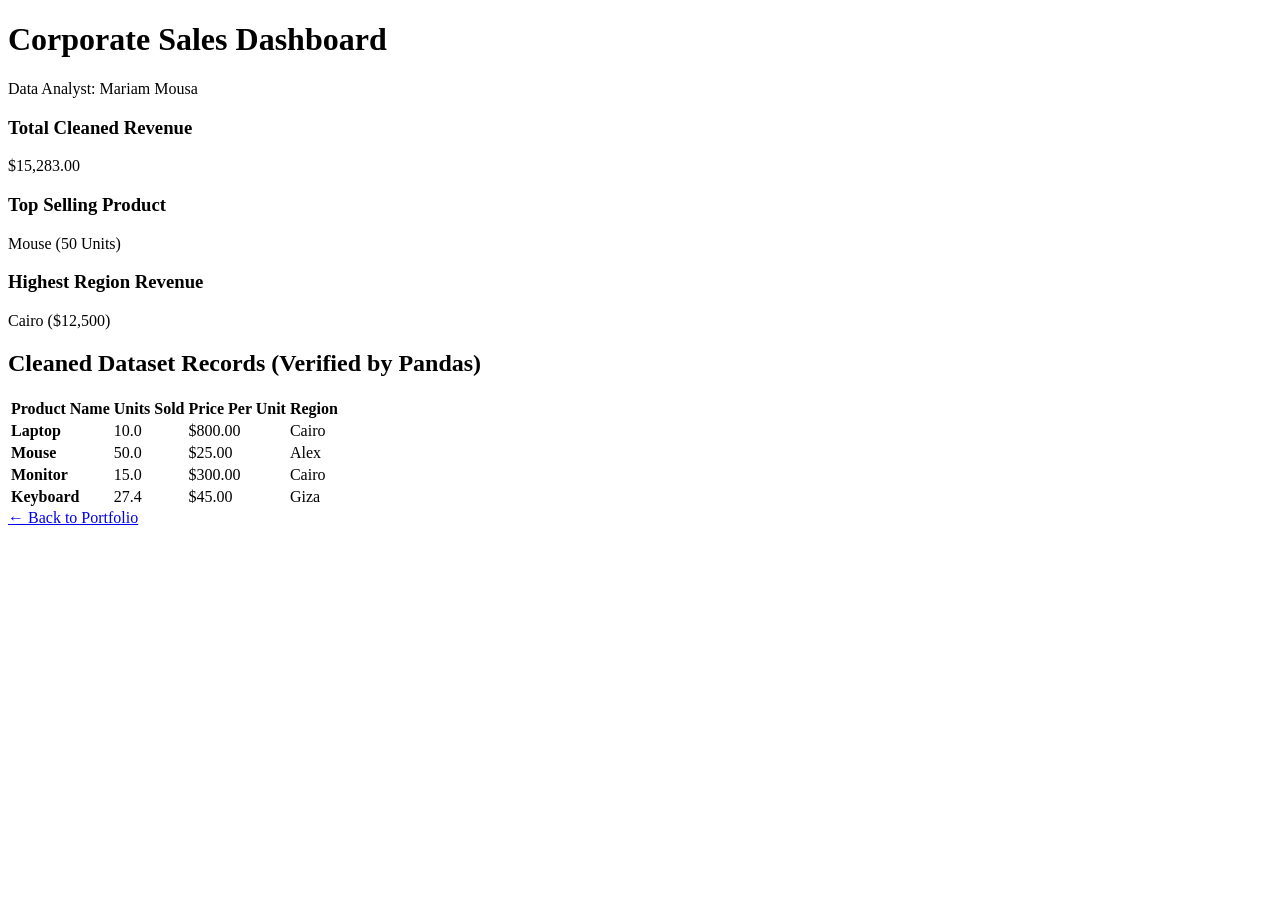
==== index.html @ 10df9a6e "Change stylesheet link from DashB.css to dash.css" ====
<!DOCTYPE html>
<html lang="en">
<head>
    <meta charset="UTF-8">
    <meta name="viewport" content="width=device-width, initial-scale=1.0">
    <title>Sales Analytics Dashboard</title>
    <link rel="stylesheet" href="dash.css">
</head>
<body>

    <!-- Header -->
    <header class="dashboard-header">
        <h1>Corporate Sales Dashboard</h1>
        <div class="user-profile">Data Analyst: Mariam Mousa</div>
    </header>

    <main class="container">
        <!-- Stats Cards derived from Python Report -->
        <section class="stats-grid">
            <div class="stat-card revenue">
                <h3>Total Cleaned Revenue</h3>
                <div class="value">$15,283.00</div>
            </div>
            <div class="stat-card">
                <h3>Top Selling Product</h3>
                <div class="value">Mouse (50 Units)</div>
            </div>
            <div class="stat-card">
                <h3>Highest Region Revenue</h3>
                <div class="value">Cairo ($12,500)</div>
            </div>
        </section>

        <!-- Cleaned Data View Table -->
        <section class="table-section">
            <h2>Cleaned Dataset Records (Verified by Pandas)</h2>
            <div class="table-responsive">
                <table class="data-table">
                    <thead>
                        <tr>
                            <th>Product Name</th>
                            <th>Units Sold</th>
                            <th>Price Per Unit</th>
                            <th>Region</th>
                        </tr>
                    </thead>
                    <tbody>
                        <tr>
                            <td><strong>Laptop</strong></td>
                            <td>10.0</td>
                            <td>$800.00</td>
                            <td><span class="badge-region">Cairo</span></td>
                        </tr>
                        <tr>
                            <td><strong>Mouse</strong></td>
                            <td>50.0</td>
                            <td>$25.00</td>
                            <td><span class="badge-region">Alex</span></td>
                        </tr>
                        <tr>
                            <td><strong>Monitor</strong></td>
                            <td>15.0</td>
                            <td>$300.00</td>
                            <td><span class="badge-region">Cairo</span></td>
                        </tr>
                        <tr>
                            <td><strong>Keyboard</strong></td>
                            <td>27.4</td>
                            <td>$45.00</td>
                            <td><span class="badge-region">Giza</span></td>
                        </tr>
                    </tbody>
                </table>
            </div>
            <a href="Portfolio.html" class="back-btn">&larr; Back to Portfolio</a>
        </section>
    </main>

</body>
</html>
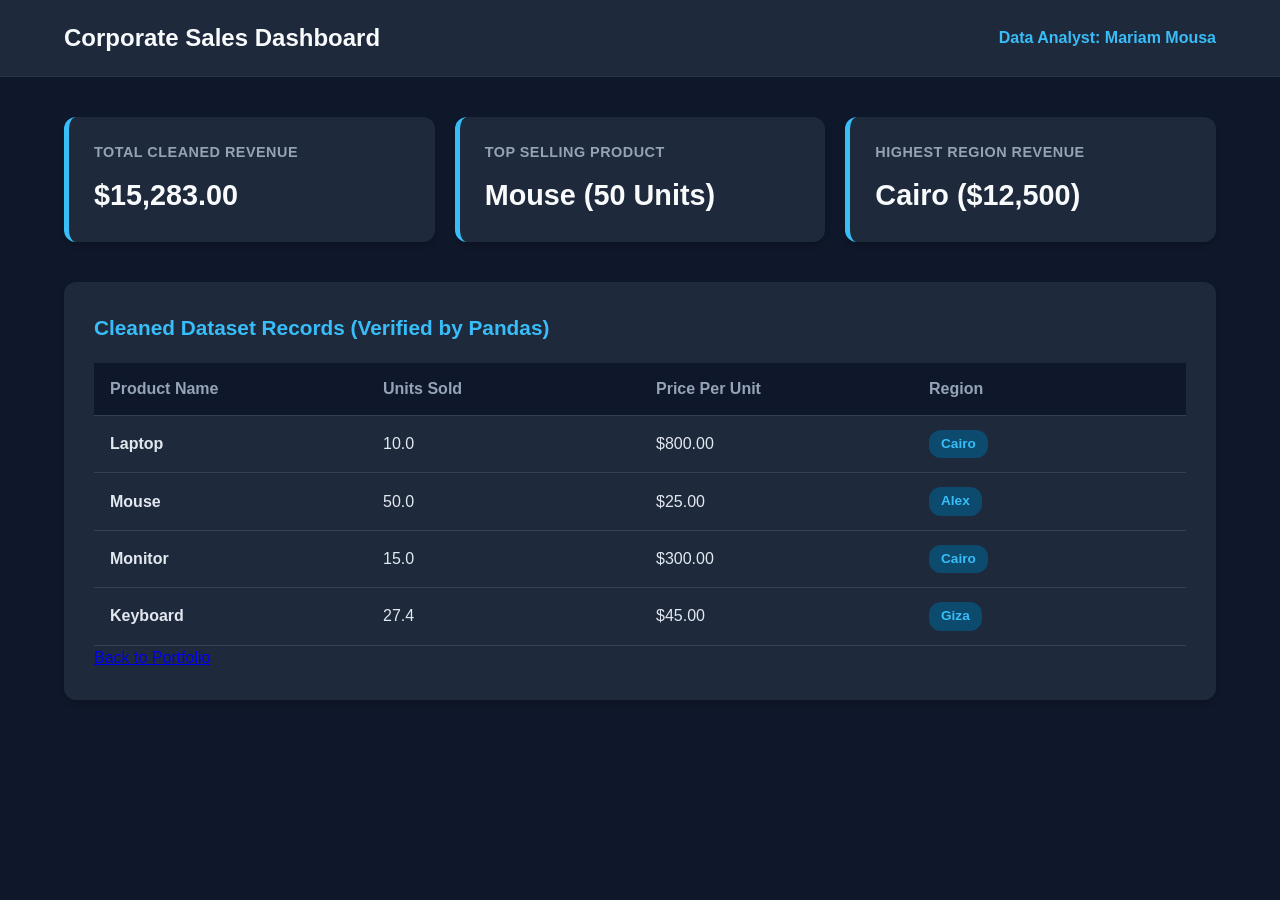
==== commit c87c3764: "Refactor index.html by removing comments and updating links Removed comments and updated back link t" ====
--- a/index.html
+++ b/index.html
@@ -8,14 +8,13 @@
 </head>
 <body>
 
-    <!-- Header -->
     <header class="dashboard-header">
         <h1>Corporate Sales Dashboard</h1>
         <div class="user-profile">Data Analyst: Mariam Mousa</div>
     </header>
 
     <main class="container">
-        <!-- Stats Cards derived from Python Report -->
+    
         <section class="stats-grid">
             <div class="stat-card revenue">
                 <h3>Total Cleaned Revenue</h3>
@@ -31,7 +30,6 @@
             </div>
         </section>
 
-        <!-- Cleaned Data View Table -->
         <section class="table-section">
             <h2>Cleaned Dataset Records (Verified by Pandas)</h2>
             <div class="table-responsive">
@@ -72,7 +70,7 @@
                     </tbody>
                 </table>
             </div>
-            <a href="Portfolio.html" class="back-btn">&larr; Back to Portfolio</a>
+              <a href="https://mariam-mousa223.github.io/Portfolio/" class="back-link">Back to Portfolio</a>
         </section>
     </main>
 
--- a/dash.css
+++ b/dash.css
@@ -0,0 +1,148 @@
+/* الإعدادات العامة للوحة التحكم */
+body {
+    margin: 0;
+    font-family: 'Segoe UI', sans-serif;
+    background-color: #0f172a;
+    color: #f8fafc;
+    line-height: 1.5;
+}
+
+/* الهيدر العلوي */
+.dashboard-header {
+    background-color: #1e293b;
+    padding: 20px 5%;
+    display: flex;
+    justify-content: space-between;
+    align-items: center;
+    border-bottom: 1px solid rgba(255, 255, 255, 0.05);
+}
+
+.dashboard-header h1 {
+    margin: 0;
+    font-size: 1.5rem;
+    color: #f8fafc;
+}
+
+.user-profile {
+    font-weight: 600;
+    color: #38bdf8;
+}
+
+.container {
+    padding: 40px 5%;
+    max-width: 1200px;
+    margin: 0 auto;
+}
+
+/* كروت الإحصائيات الذكية */
+.stats-grid {
+    display: flex;
+    gap: 20px;
+    flex-wrap: wrap;
+    margin-bottom: 40px;
+}
+
+.stat-card {
+    flex: 1;
+    min-width: 220px;
+    background: #1e293b;
+    padding: 25px;
+    border-radius: 12px;
+    box-shadow: 0 4px 6px -1px rgba(0,0,0,0.2);
+    border-left: 5px solid #38bdf8;
+}
+
+.stat-card h3 {
+    margin: 0 0 10px 0;
+    color: #94a3b8;
+    font-size: 0.9rem;
+    text-transform: uppercase;
+    letter-spacing: 0.5px;
+}
+
+.stat-card .value {
+    font-size: 1.8rem;
+    font-weight: 700;
+    color: #f8fafc;
+}
+
+/* جدول عرض البيانات النظيفة وتثبيت العرض */
+.table-section {
+    background: #1e293b;
+    padding: 30px;
+    border-radius: 12px;
+    box-shadow: 0 4px 6px -1px rgba(0,0,0,0.2);
+}
+
+.table-section h2 {
+    margin-top: 0;
+    margin-bottom: 20px;
+    font-size: 1.3rem;
+    color: #38bdf8;
+}
+
+.table-responsive {
+    width: 100%;
+    overflow-x: auto;
+}
+
+.data-table {
+    width: 100%;
+    border-collapse: collapse;
+    text-align: left;
+    table-layout: fixed; /* يمنع خروج النصوص خارج الخلية ويعطي استقرار */
+}
+
+.data-table th, 
+.data-table td {
+    padding: 14px 16px;
+    border-bottom: 1px solid #334155;
+    word-wrap: break-word; /* معالجة خروج الرموز والنصوص */
+}
+
+.data-table th {
+    background-color: #0f172a;
+    color: #94a3b8;
+    font-weight: 600;
+}
+
+.data-table td {
+    color: #e2e8f0;
+}
+
+.data-table tr:hover {
+    background-color: rgba(255, 255, 255, 0.02);
+}
+
+.badge-region {
+    background-color: #0c4a6e;
+    color: #38bdf8;
+    padding: 4px 12px;
+    border-radius: 12px;
+    font-size: 0.85rem;
+    font-weight: 600;
+    display: inline-block;
+}
+
+.back-btn {
+    display: inline-block;
+    margin-top: 25px;
+    color: #38bdf8;
+    text-decoration: none;
+    font-weight: 600;
+    font-size: 0.95rem;
+    transition: opacity 0.2s;
+}
+
+.back-btn:hover {
+    opacity: 0.8;
+}
+
+/* تجاوب الشاشات الصغيرة */
+@media (max-width: 600px) {
+    .dashboard-header {
+        flex-direction: column;
+        align-items: flex-start;
+        gap: 10px;
+    }
+}
